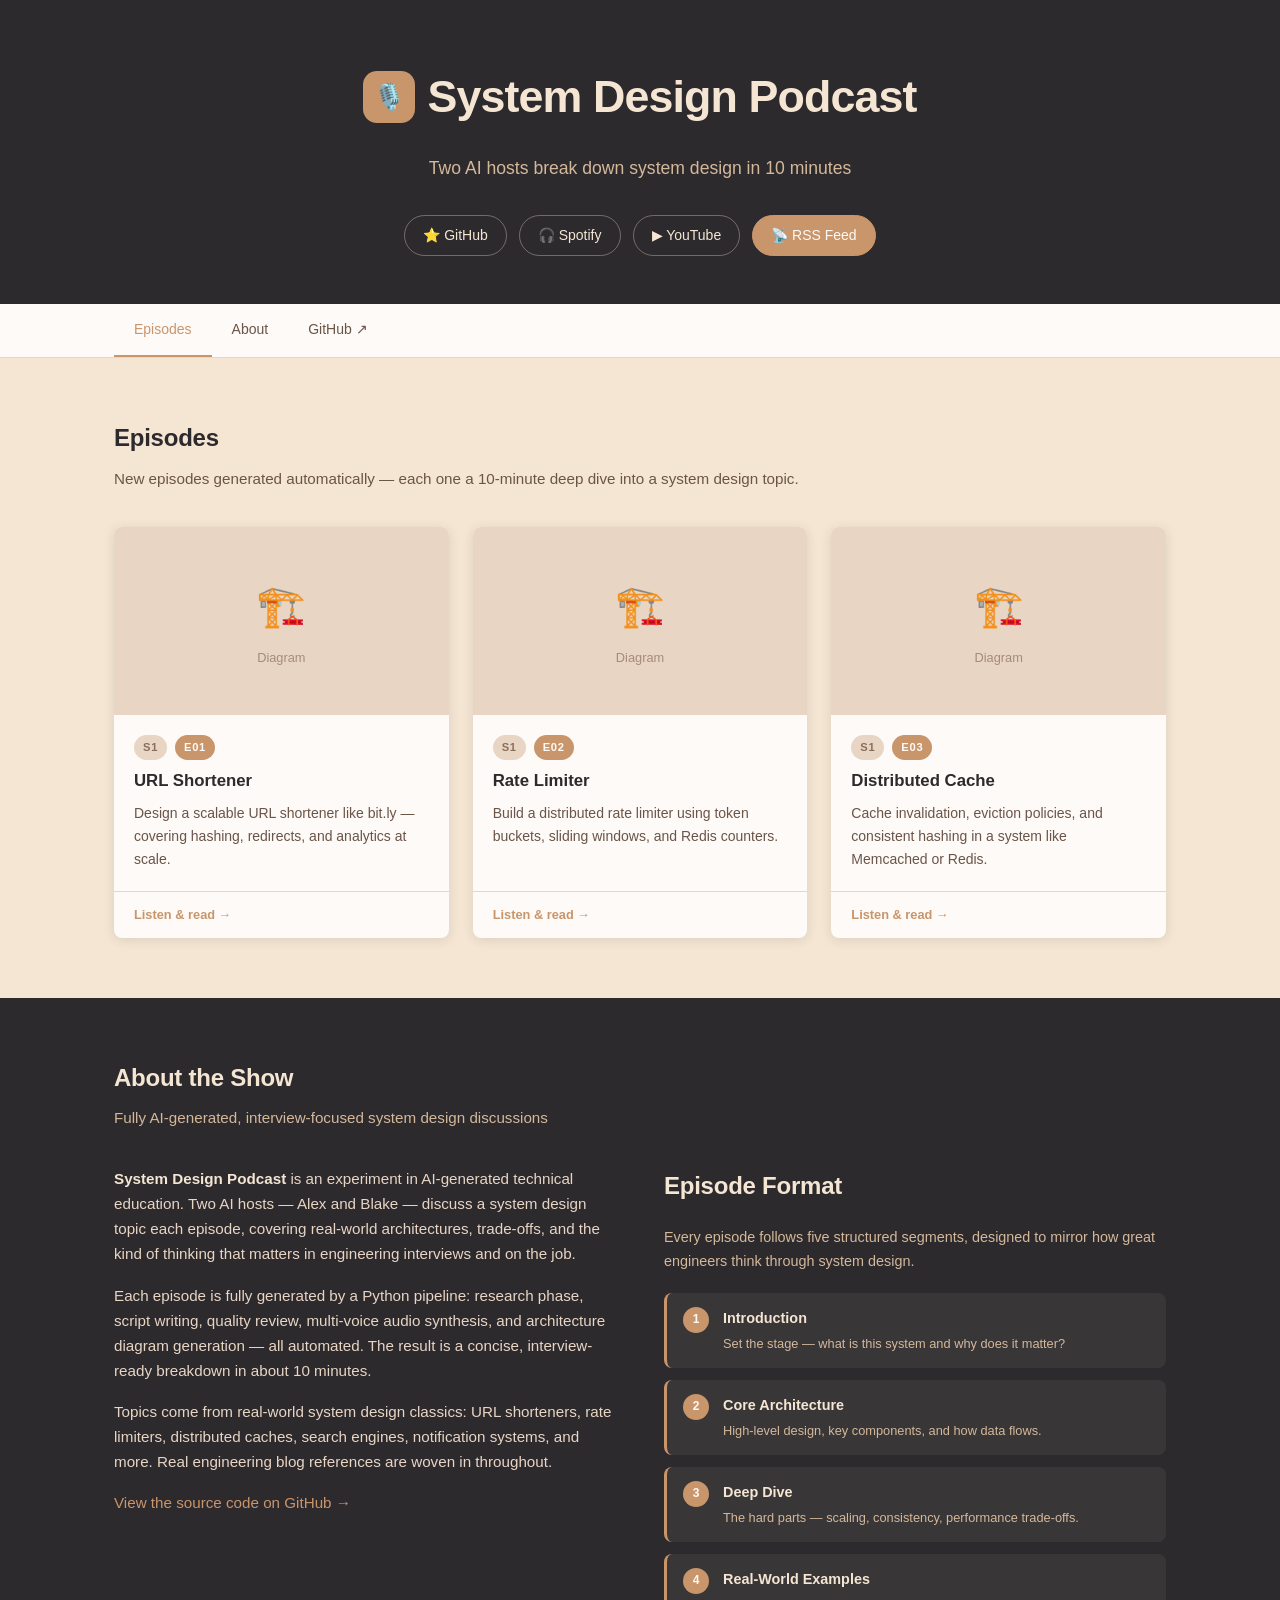
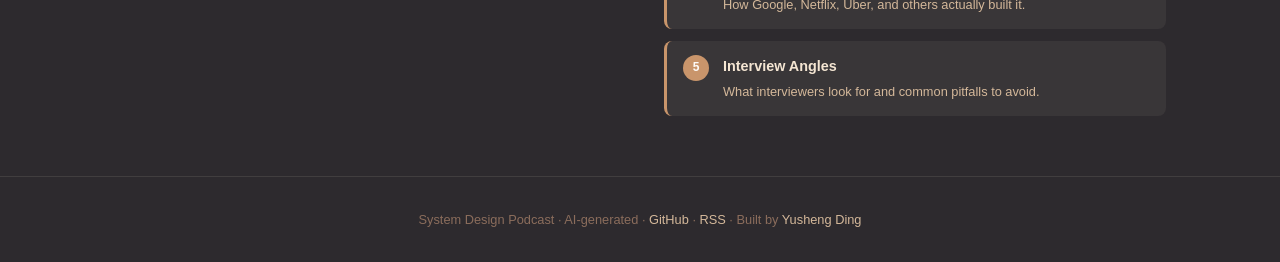
==== website/index.html @ c25624cd "feat: YouTube, Podcast RSS, showcase website, and security infrastructure - YouTube pipeline: MP3→MP" ====
<!DOCTYPE html>
<html lang="en">
<head>
  <meta charset="UTF-8" />
  <meta name="viewport" content="width=device-width, initial-scale=1.0" />
  <title>System Design Podcast — Two AI hosts break down system design in 10 minutes</title>
  <meta name="description" content="Two AI hosts break down system design in 10 minutes. AI-generated, interview-focused, covering real-world architectures from Google, Netflix, Uber, and more." />
  <meta property="og:title" content="System Design Podcast" />
  <meta property="og:description" content="Two AI hosts break down system design in 10 minutes." />
  <meta property="og:type" content="website" />
  <meta property="og:url" content="https://yushengauggie.github.io/system-design-podcast" />
  <link rel="stylesheet" href="style.css" />
  <link rel="alternate" type="application/rss+xml" title="System Design Podcast RSS" href="feed.xml" />
</head>
<body>

<!-- ── Header ── -->
<header class="site-header">
  <div class="container">
    <div class="logo">
      <div class="logo-icon">🎙️</div>
      <h1>System Design Podcast</h1>
    </div>
    <p class="tagline">Two AI hosts break down system design in 10 minutes</p>
    <nav class="header-links" aria-label="External links">
      <a href="https://github.com/YushengAuggie/system-design-podcast" class="btn-outline" target="_blank" rel="noopener">
        ⭐ GitHub
      </a>
      <a href="#" class="btn-outline" aria-label="Listen on Spotify (coming soon)">
        🎧 Spotify
      </a>
      <a href="#" class="btn-outline" aria-label="Watch on YouTube (coming soon)">
        ▶ YouTube
      </a>
      <a href="feed.xml" class="btn-primary">
        📡 RSS Feed
      </a>
    </nav>
  </div>
</header>

<!-- ── Sticky Nav ── -->
<nav class="site-nav" aria-label="Page sections">
  <div class="container">
    <a href="#episodes" class="active">Episodes</a>
    <a href="#about">About</a>
    <a href="https://github.com/YushengAuggie/system-design-podcast" target="_blank" rel="noopener">GitHub ↗</a>
  </div>
</nav>

<!-- ── Episodes ── -->
<section id="episodes">
  <div class="container">
    <h2 class="section-title">Episodes</h2>
    <p class="section-subtitle">New episodes generated automatically — each one a 10-minute deep dive into a system design topic.</p>

    <div class="episodes-grid" id="episodes-grid">
<!-- EPISODES_START -->
      <article class="episode-card">
        <a href="01-url-shortener/index.html">
          <div class="card-diagram"><div class="card-diagram-placeholder">🏗️<span>Diagram</span></div></div>
        </a>
        <div class="card-body">
          <div class="card-meta">
            <span class="badge badge-season">S1</span>
            <span class="badge badge-episode">E01</span>
          </div>
          <h3 class="card-title"><a href="01-url-shortener/index.html">URL Shortener</a></h3>
          <p class="card-description">Design a scalable URL shortener like bit.ly — covering hashing, redirects, and analytics at scale.</p>
          
        </div>
        <div class="card-footer">
          <a href="01-url-shortener/index.html">Listen &amp; read →</a>
        </div>
      </article>
      <article class="episode-card">
        <a href="02-rate-limiter/index.html">
          <div class="card-diagram"><div class="card-diagram-placeholder">🏗️<span>Diagram</span></div></div>
        </a>
        <div class="card-body">
          <div class="card-meta">
            <span class="badge badge-season">S1</span>
            <span class="badge badge-episode">E02</span>
          </div>
          <h3 class="card-title"><a href="02-rate-limiter/index.html">Rate Limiter</a></h3>
          <p class="card-description">Build a distributed rate limiter using token buckets, sliding windows, and Redis counters.</p>
          
        </div>
        <div class="card-footer">
          <a href="02-rate-limiter/index.html">Listen &amp; read →</a>
        </div>
      </article>
      <article class="episode-card">
        <a href="03-distributed-cache/index.html">
          <div class="card-diagram"><div class="card-diagram-placeholder">🏗️<span>Diagram</span></div></div>
        </a>
        <div class="card-body">
          <div class="card-meta">
            <span class="badge badge-season">S1</span>
            <span class="badge badge-episode">E03</span>
          </div>
          <h3 class="card-title"><a href="03-distributed-cache/index.html">Distributed Cache</a></h3>
          <p class="card-description">Cache invalidation, eviction policies, and consistent hashing in a system like Memcached or Redis.</p>
          
        </div>
        <div class="card-footer">
          <a href="03-distributed-cache/index.html">Listen &amp; read →</a>
        </div>
      </article>
<!-- EPISODES_END -->
    </div>
  </div>
</section>

<!-- ── About ── -->
<section id="about">
  <div class="container">
    <h2 class="section-title">About the Show</h2>
    <p class="section-subtitle">Fully AI-generated, interview-focused system design discussions</p>

    <div class="about-grid">
      <div class="about-text">
        <p>
          <strong style="color:var(--cream);">System Design Podcast</strong> is an experiment in AI-generated technical education.
          Two AI hosts — Alex and Blake — discuss a system design topic each episode, covering
          real-world architectures, trade-offs, and the kind of thinking that matters in
          engineering interviews and on the job.
        </p>
        <p>
          Each episode is fully generated by a Python pipeline: research phase, script writing,
          quality review, multi-voice audio synthesis, and architecture diagram generation — all
          automated. The result is a concise, interview-ready breakdown in about 10 minutes.
        </p>
        <p>
          Topics come from real-world system design classics: URL shorteners, rate limiters,
          distributed caches, search engines, notification systems, and more. Real engineering
          blog references are woven in throughout.
        </p>
        <p>
          <a href="https://github.com/YushengAuggie/system-design-podcast" target="_blank" rel="noopener" style="color:var(--warm-brown);">View the source code on GitHub →</a>
        </p>
      </div>

      <div>
        <h3 class="section-title" style="color:var(--cream); margin-bottom:20px;">Episode Format</h3>
        <p style="color:var(--mid-tan); margin-bottom:20px; font-size:0.9rem;">Every episode follows five structured segments, designed to mirror how great engineers think through system design.</p>
        <ul class="segments-list">
          <li>
            <div>
              <span class="segment-name">Introduction</span>
              <span class="segment-desc">Set the stage — what is this system and why does it matter?</span>
            </div>
          </li>
          <li>
            <div>
              <span class="segment-name">Core Architecture</span>
              <span class="segment-desc">High-level design, key components, and how data flows.</span>
            </div>
          </li>
          <li>
            <div>
              <span class="segment-name">Deep Dive</span>
              <span class="segment-desc">The hard parts — scaling, consistency, performance trade-offs.</span>
            </div>
          </li>
          <li>
            <div>
              <span class="segment-name">Real-World Examples</span>
              <span class="segment-desc">How Google, Netflix, Uber, and others actually built it.</span>
            </div>
          </li>
          <li>
            <div>
              <span class="segment-name">Interview Angles</span>
              <span class="segment-desc">What interviewers look for and common pitfalls to avoid.</span>
            </div>
          </li>
        </ul>
      </div>
    </div>
  </div>
</section>

<!-- ── Footer ── -->
<footer class="site-footer">
  <div class="container">
    <p>
      System Design Podcast · AI-generated ·
      <a href="https://github.com/YushengAuggie/system-design-podcast" target="_blank" rel="noopener">GitHub</a> ·
      <a href="feed.xml">RSS</a> ·
      Built by <a href="https://yushengauggie.github.io" target="_blank" rel="noopener">Yusheng Ding</a>
    </p>
  </div>
</footer>

</body>
</html>
---- website/style.css ----
/* System Design Podcast — Warm Earth Palette */

/* ── Reset & Base ── */
*, *::before, *::after {
  box-sizing: border-box;
  margin: 0;
  padding: 0;
}

:root {
  --dark:       #2d2a2e;
  --cream:      #f5e6d3;
  --warm-brown: #c9956b;
  --muted-brown:#8b6d5c;
  --light-tan:  #e8d5c4;
  --mid-tan:    #d4b89a;
  --text:       #3a2e28;
  --text-light: #6b5448;
  --white:      #fdfaf7;
  --radius:     8px;
  --shadow:     0 2px 12px rgba(45, 42, 46, 0.12);
  --shadow-hover: 0 6px 24px rgba(45, 42, 46, 0.18);
  --font: -apple-system, BlinkMacSystemFont, "Segoe UI", Roboto, "Helvetica Neue", Arial, sans-serif;
  --font-mono: "SF Mono", "Fira Code", Consolas, "Courier New", monospace;
  --max-width: 1100px;
  --transition: 0.2s ease;
}

html {
  scroll-behavior: smooth;
}

body {
  font-family: var(--font);
  font-size: 16px;
  line-height: 1.65;
  color: var(--text);
  background: var(--cream);
}

a {
  color: var(--warm-brown);
  text-decoration: none;
  transition: color var(--transition);
}
a:hover { color: var(--muted-brown); }

img { max-width: 100%; display: block; }

/* ── Layout ── */
.container {
  max-width: var(--max-width);
  margin: 0 auto;
  padding: 0 24px;
}

/* ── Header / Hero ── */
.site-header {
  background: var(--dark);
  color: var(--cream);
  padding: 60px 0 48px;
  text-align: center;
}

.site-header .logo {
  display: inline-flex;
  align-items: center;
  gap: 12px;
  margin-bottom: 20px;
}

.site-header .logo-icon {
  width: 52px;
  height: 52px;
  background: var(--warm-brown);
  border-radius: 14px;
  display: flex;
  align-items: center;
  justify-content: center;
  font-size: 26px;
  flex-shrink: 0;
}

.site-header h1 {
  font-size: clamp(1.8rem, 4vw, 2.8rem);
  font-weight: 700;
  letter-spacing: -0.02em;
  color: var(--cream);
  margin: 0;
}

.site-header .tagline {
  font-size: 1.1rem;
  color: var(--mid-tan);
  max-width: 520px;
  margin: 0 auto 32px;
}

.header-links {
  display: flex;
  justify-content: center;
  flex-wrap: wrap;
  gap: 12px;
}

.header-links a {
  display: inline-flex;
  align-items: center;
  gap: 6px;
  padding: 8px 18px;
  border-radius: 24px;
  font-size: 0.875rem;
  font-weight: 500;
  transition: background var(--transition), color var(--transition);
}

.btn-outline {
  border: 1.5px solid rgba(245, 230, 211, 0.35);
  color: var(--cream);
}
.btn-outline:hover {
  background: rgba(245, 230, 211, 0.12);
  color: var(--cream);
}

.btn-primary {
  background: var(--warm-brown);
  color: var(--white);
  border: 1.5px solid var(--warm-brown);
}
.btn-primary:hover {
  background: var(--muted-brown);
  border-color: var(--muted-brown);
  color: var(--white);
}

/* ── Navigation ── */
.site-nav {
  background: var(--white);
  border-bottom: 1px solid var(--light-tan);
  position: sticky;
  top: 0;
  z-index: 100;
}

.site-nav .container {
  display: flex;
  gap: 0;
}

.site-nav a {
  display: block;
  padding: 14px 20px;
  font-size: 0.875rem;
  font-weight: 500;
  color: var(--text-light);
  border-bottom: 2px solid transparent;
  transition: color var(--transition), border-color var(--transition);
}
.site-nav a:hover,
.site-nav a.active {
  color: var(--warm-brown);
  border-bottom-color: var(--warm-brown);
}

/* ── Sections ── */
section {
  padding: 60px 0;
}

.section-title {
  font-size: 1.5rem;
  font-weight: 700;
  color: var(--dark);
  margin-bottom: 8px;
  letter-spacing: -0.01em;
}

.section-subtitle {
  color: var(--text-light);
  margin-bottom: 36px;
  font-size: 0.95rem;
}

/* ── Episodes Section ── */
#episodes {
  background: var(--cream);
}

.episodes-grid {
  display: grid;
  grid-template-columns: repeat(auto-fill, minmax(320px, 1fr));
  gap: 24px;
}

/* ── Episode Card ── */
.episode-card {
  background: var(--white);
  border-radius: var(--radius);
  box-shadow: var(--shadow);
  overflow: hidden;
  transition: box-shadow var(--transition), transform var(--transition);
  display: flex;
  flex-direction: column;
}

.episode-card:hover {
  box-shadow: var(--shadow-hover);
  transform: translateY(-2px);
}

.episode-card a {
  color: inherit;
}

.card-diagram {
  aspect-ratio: 16 / 9;
  background: var(--light-tan);
  display: flex;
  align-items: center;
  justify-content: center;
  overflow: hidden;
}

.card-diagram img {
  width: 100%;
  height: 100%;
  object-fit: cover;
}

.card-diagram-placeholder {
  display: flex;
  flex-direction: column;
  align-items: center;
  justify-content: center;
  gap: 8px;
  color: var(--muted-brown);
  font-size: 2.5rem;
  width: 100%;
  height: 100%;
}

.card-diagram-placeholder span {
  font-size: 0.8rem;
  font-weight: 500;
  opacity: 0.7;
}

.card-body {
  padding: 20px;
  flex: 1;
  display: flex;
  flex-direction: column;
  gap: 10px;
}

.card-meta {
  display: flex;
  align-items: center;
  gap: 8px;
  flex-wrap: wrap;
}

.badge {
  display: inline-block;
  font-size: 0.7rem;
  font-weight: 600;
  text-transform: uppercase;
  letter-spacing: 0.06em;
  padding: 3px 9px;
  border-radius: 20px;
}

.badge-season {
  background: var(--light-tan);
  color: var(--muted-brown);
}

.badge-episode {
  background: var(--warm-brown);
  color: var(--white);
}

.card-title {
  font-size: 1.05rem;
  font-weight: 700;
  color: var(--dark);
  line-height: 1.35;
}

.card-description {
  font-size: 0.875rem;
  color: var(--text-light);
  display: -webkit-box;
  -webkit-line-clamp: 3;
  -webkit-box-orient: vertical;
  overflow: hidden;
  flex: 1;
}

.card-audio {
  margin-top: 4px;
}

.card-audio audio {
  width: 100%;
  height: 36px;
  accent-color: var(--warm-brown);
}

.card-footer {
  padding: 12px 20px;
  border-top: 1px solid var(--light-tan);
  display: flex;
  align-items: center;
  justify-content: space-between;
}

.card-footer a {
  font-size: 0.8rem;
  font-weight: 600;
  color: var(--warm-brown);
  display: inline-flex;
  align-items: center;
  gap: 4px;
}
.card-footer a:hover { color: var(--muted-brown); }

/* ── Empty State ── */
.episodes-empty {
  grid-column: 1 / -1;
  text-align: center;
  padding: 80px 24px;
  color: var(--text-light);
}
.episodes-empty .empty-icon {
  font-size: 3rem;
  display: block;
  margin-bottom: 16px;
  opacity: 0.6;
}
.episodes-empty p {
  font-size: 1rem;
  max-width: 420px;
  margin: 0 auto;
}

/* ── About Section ── */
#about {
  background: var(--dark);
  color: var(--cream);
}

#about .section-title {
  color: var(--cream);
}
#about .section-subtitle {
  color: var(--mid-tan);
}

.about-grid {
  display: grid;
  grid-template-columns: 1fr 1fr;
  gap: 48px;
  align-items: start;
}

.about-text p {
  color: var(--light-tan);
  margin-bottom: 16px;
  font-size: 0.95rem;
}

.segments-list {
  list-style: none;
  counter-reset: segment;
  display: flex;
  flex-direction: column;
  gap: 12px;
}

.segments-list li {
  counter-increment: segment;
  display: flex;
  align-items: flex-start;
  gap: 14px;
  background: rgba(245, 230, 211, 0.06);
  border-radius: var(--radius);
  padding: 14px 16px;
  border-left: 3px solid var(--warm-brown);
}

.segments-list li::before {
  content: counter(segment);
  display: flex;
  align-items: center;
  justify-content: center;
  min-width: 26px;
  height: 26px;
  border-radius: 50%;
  background: var(--warm-brown);
  color: var(--white);
  font-size: 0.75rem;
  font-weight: 700;
  flex-shrink: 0;
}

.segment-name {
  font-weight: 700;
  color: var(--cream);
  font-size: 0.9rem;
  display: block;
}

.segment-desc {
  font-size: 0.8rem;
  color: var(--mid-tan);
  margin-top: 2px;
  display: block;
}

/* ── Footer ── */
.site-footer {
  background: var(--dark);
  border-top: 1px solid rgba(245, 230, 211, 0.1);
  padding: 32px 0;
  text-align: center;
}

.site-footer p {
  font-size: 0.8rem;
  color: var(--muted-brown);
}

.site-footer a {
  color: var(--mid-tan);
}
.site-footer a:hover { color: var(--cream); }

/* ── Episode Page Specific ── */
.episode-hero {
  background: var(--dark);
  color: var(--cream);
  padding: 48px 0 40px;
}

.episode-hero .breadcrumb {
  font-size: 0.8rem;
  color: var(--mid-tan);
  margin-bottom: 16px;
}
.episode-hero .breadcrumb a { color: var(--warm-brown); }

.episode-hero h1 {
  font-size: clamp(1.5rem, 3vw, 2.2rem);
  font-weight: 700;
  letter-spacing: -0.02em;
  margin-bottom: 12px;
  color: var(--cream);
}

.episode-hero .episode-meta {
  display: flex;
  flex-wrap: wrap;
  gap: 10px;
  margin-bottom: 24px;
}

.episode-hero .summary {
  font-size: 1rem;
  color: var(--light-tan);
  max-width: 680px;
  line-height: 1.7;
}

/* Episode Page Layout */
.episode-layout {
  display: grid;
  grid-template-columns: 1fr 340px;
  gap: 40px;
  padding: 48px 0;
  align-items: start;
}

.episode-main { min-width: 0; }
.episode-sidebar {}

/* Audio Player Section */
.episode-player {
  background: var(--white);
  border-radius: var(--radius);
  padding: 24px;
  box-shadow: var(--shadow);
  margin-bottom: 32px;
}

.episode-player h2 {
  font-size: 1rem;
  font-weight: 700;
  color: var(--dark);
  margin-bottom: 14px;
}

.episode-player audio {
  width: 100%;
  accent-color: var(--warm-brown);
}

.listen-on {
  display: flex;
  flex-wrap: wrap;
  gap: 8px;
  margin-top: 16px;
}

.listen-btn {
  display: inline-flex;
  align-items: center;
  gap: 6px;
  padding: 6px 14px;
  border-radius: 20px;
  font-size: 0.8rem;
  font-weight: 600;
  border: 1.5px solid var(--light-tan);
  color: var(--text-light);
  transition: background var(--transition), border-color var(--transition), color var(--transition);
}
.listen-btn:hover {
  background: var(--warm-brown);
  border-color: var(--warm-brown);
  color: var(--white);
}

/* Diagram */
.episode-diagram {
  background: var(--white);
  border-radius: var(--radius);
  padding: 24px;
  box-shadow: var(--shadow);
  margin-bottom: 32px;
}

.episode-diagram h2 {
  font-size: 1rem;
  font-weight: 700;
  color: var(--dark);
  margin-bottom: 16px;
}

.episode-diagram img {
  width: 100%;
  border-radius: 4px;
}

.mermaid-placeholder {
  background: var(--light-tan);
  border-radius: 4px;
  padding: 40px 24px;
  text-align: center;
  color: var(--muted-brown);
  font-size: 0.875rem;
}

/* Transcript */
.episode-transcript {
  background: var(--white);
  border-radius: var(--radius);
  box-shadow: var(--shadow);
  overflow: hidden;
}

.transcript-toggle {
  width: 100%;
  display: flex;
  align-items: center;
  justify-content: space-between;
  padding: 20px 24px;
  font-size: 1rem;
  font-weight: 700;
  color: var(--dark);
  background: none;
  border: none;
  cursor: pointer;
  font-family: var(--font);
  border-bottom: 1px solid transparent;
  transition: background var(--transition), border-color var(--transition);
}

.transcript-toggle:hover {
  background: var(--cream);
}

.transcript-toggle[aria-expanded="true"] {
  border-bottom-color: var(--light-tan);
}

.transcript-toggle .chevron {
  font-size: 0.75rem;
  transition: transform var(--transition);
}

.transcript-toggle[aria-expanded="true"] .chevron {
  transform: rotate(180deg);
}

.transcript-content {
  padding: 24px;
  display: none;
}

.transcript-content.open {
  display: block;
}

.transcript-content p,
.transcript-content .host-line {
  font-size: 0.9rem;
  line-height: 1.7;
  margin-bottom: 10px;
}

.host-a { color: var(--text); }
.host-b { color: var(--muted-brown); }

.host-label {
  font-weight: 700;
  font-size: 0.75rem;
  text-transform: uppercase;
  letter-spacing: 0.05em;
  display: inline-block;
  margin-right: 6px;
  padding: 1px 7px;
  border-radius: 10px;
  background: var(--light-tan);
  color: var(--muted-brown);
  vertical-align: middle;
}

/* Sidebar */
.sidebar-card {
  background: var(--white);
  border-radius: var(--radius);
  padding: 20px;
  box-shadow: var(--shadow);
  margin-bottom: 20px;
}

.sidebar-card h3 {
  font-size: 0.875rem;
  font-weight: 700;
  color: var(--dark);
  margin-bottom: 14px;
  text-transform: uppercase;
  letter-spacing: 0.05em;
  color: var(--muted-brown);
}

.references-list {
  list-style: none;
  display: flex;
  flex-direction: column;
  gap: 10px;
}

.references-list li {
  padding-bottom: 10px;
  border-bottom: 1px solid var(--light-tan);
}
.references-list li:last-child {
  padding-bottom: 0;
  border-bottom: none;
}

.references-list .ref-company {
  display: block;
  font-size: 0.75rem;
  font-weight: 700;
  text-transform: uppercase;
  letter-spacing: 0.05em;
  color: var(--warm-brown);
  margin-bottom: 3px;
}

.references-list .ref-detail {
  font-size: 0.8rem;
  color: var(--text-light);
  display: block;
  margin-bottom: 4px;
}

.references-list a {
  font-size: 0.75rem;
  color: var(--warm-brown);
  word-break: break-all;
}

/* ── Responsive ── */
@media (max-width: 800px) {
  .about-grid {
    grid-template-columns: 1fr;
    gap: 32px;
  }

  .episode-layout {
    grid-template-columns: 1fr;
  }

  .episodes-grid {
    grid-template-columns: 1fr;
  }
}

@media (max-width: 540px) {
  .site-header {
    padding: 40px 0 32px;
  }

  section { padding: 40px 0; }

  .header-links {
    gap: 8px;
  }

  .header-links a {
    padding: 7px 14px;
    font-size: 0.8rem;
  }
}
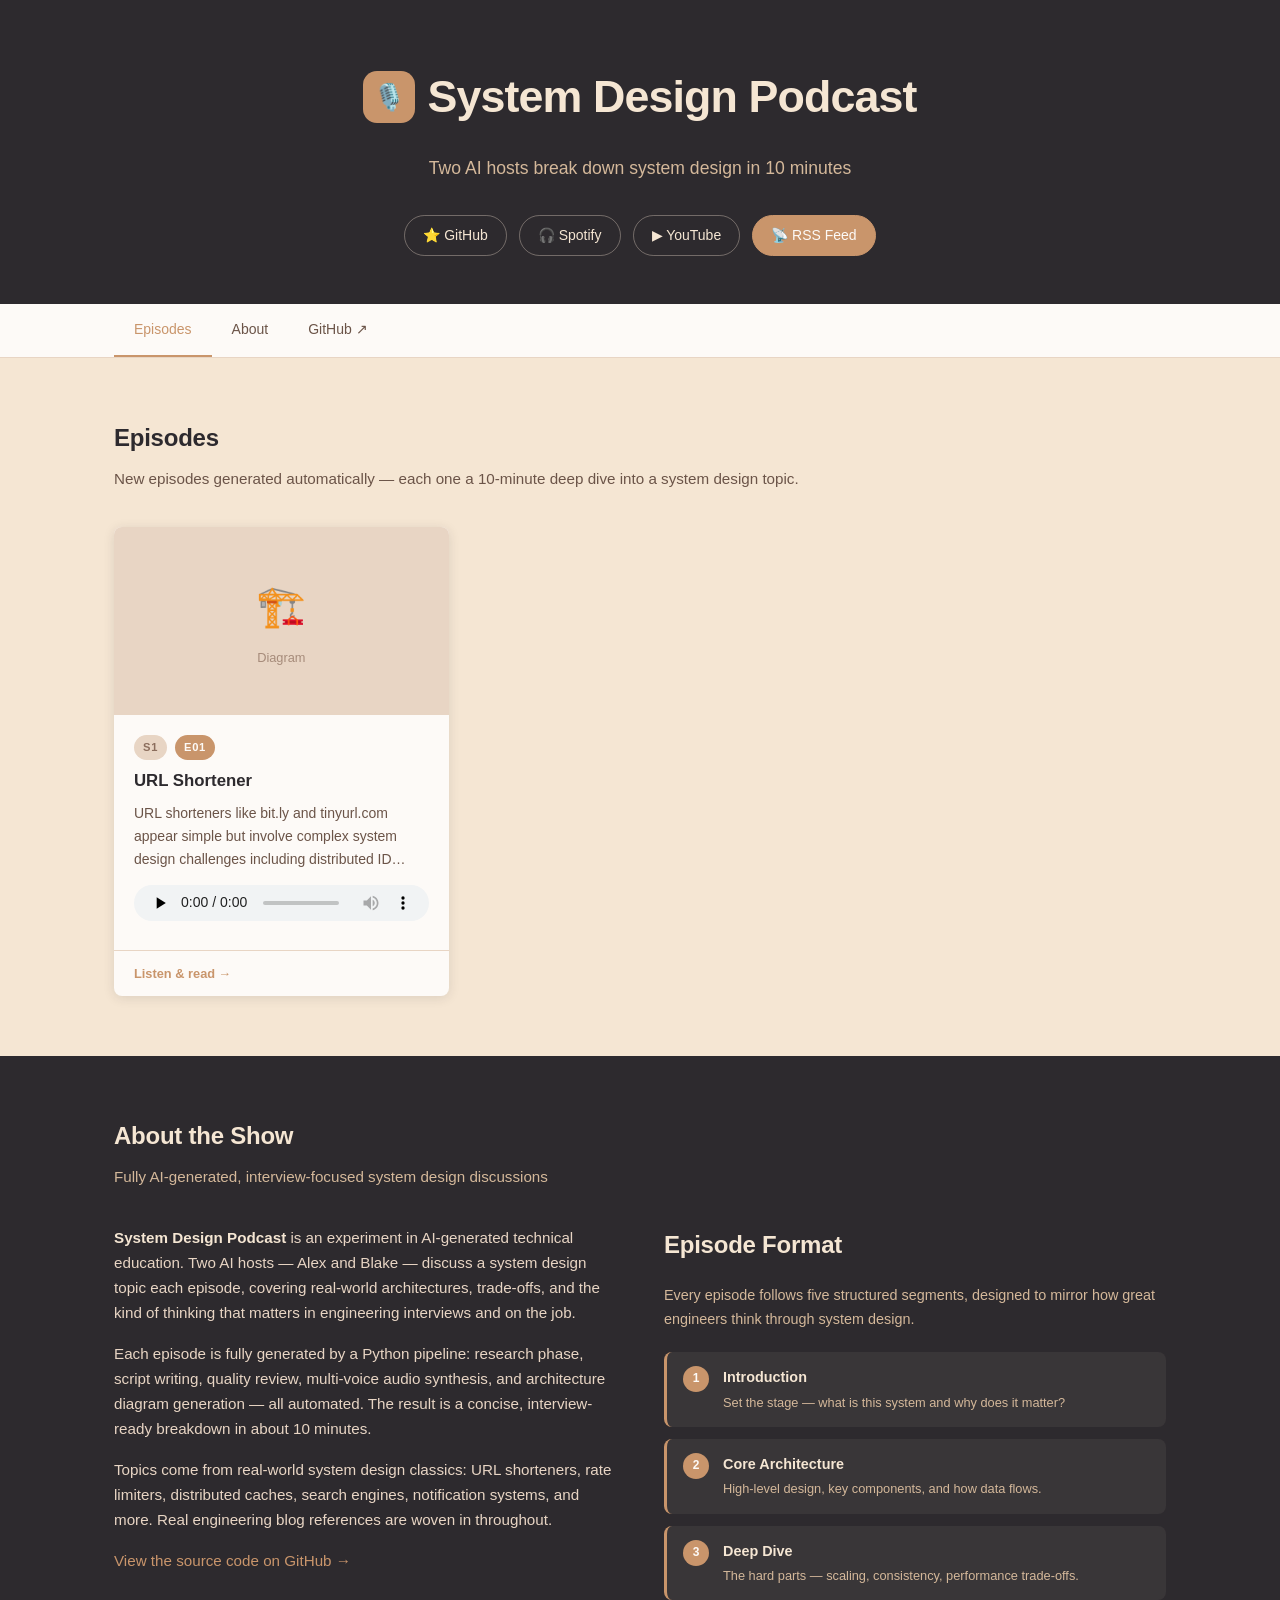
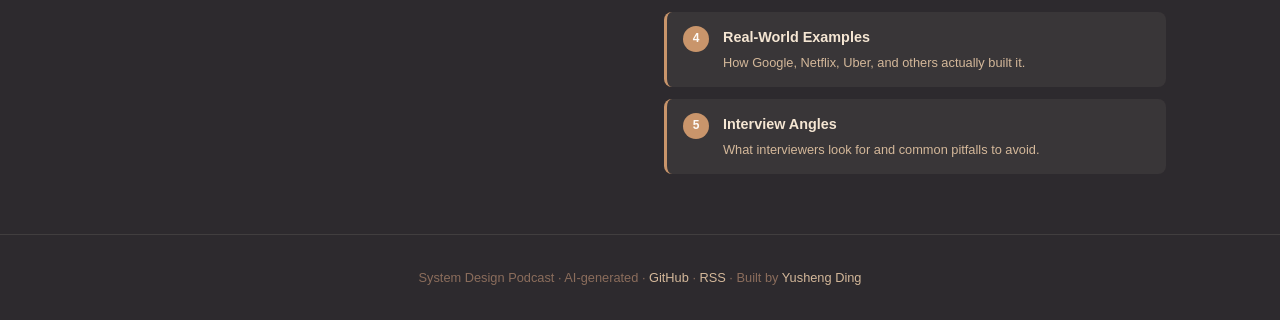
==== commit 9c6211fb: "Add Episode 1 (URL Shortener) website page and RSS feed" ====
--- a/website/index.html
+++ b/website/index.html
@@ -57,7 +57,7 @@
     <div class="episodes-grid" id="episodes-grid">
 <!-- EPISODES_START -->
       <article class="episode-card">
-        <a href="01-url-shortener/index.html">
+        <a href="url-shortener/index.html">
           <div class="card-diagram"><div class="card-diagram-placeholder">🏗️<span>Diagram</span></div></div>
         </a>
         <div class="card-body">
@@ -65,46 +65,12 @@
             <span class="badge badge-season">S1</span>
             <span class="badge badge-episode">E01</span>
           </div>
-          <h3 class="card-title"><a href="01-url-shortener/index.html">URL Shortener</a></h3>
-          <p class="card-description">Design a scalable URL shortener like bit.ly — covering hashing, redirects, and analytics at scale.</p>
-          
+          <h3 class="card-title"><a href="url-shortener/index.html">URL Shortener</a></h3>
+          <p class="card-description">URL shorteners like bit.ly and tinyurl.com appear simple but involve complex system design challenges including distributed ID generation, caching strategies, and handling massive read/write ratios at scale.</p>
+          <div class="card-audio"><audio controls preload="none"><source src="url-shortener/episode.mp3" type="audio/mpeg" /></audio></div>
         </div>
         <div class="card-footer">
-          <a href="01-url-shortener/index.html">Listen &amp; read →</a>
-        </div>
-      </article>
-      <article class="episode-card">
-        <a href="02-rate-limiter/index.html">
-          <div class="card-diagram"><div class="card-diagram-placeholder">🏗️<span>Diagram</span></div></div>
-        </a>
-        <div class="card-body">
-          <div class="card-meta">
-            <span class="badge badge-season">S1</span>
-            <span class="badge badge-episode">E02</span>
-          </div>
-          <h3 class="card-title"><a href="02-rate-limiter/index.html">Rate Limiter</a></h3>
-          <p class="card-description">Build a distributed rate limiter using token buckets, sliding windows, and Redis counters.</p>
-          
-        </div>
-        <div class="card-footer">
-          <a href="02-rate-limiter/index.html">Listen &amp; read →</a>
-        </div>
-      </article>
-      <article class="episode-card">
-        <a href="03-distributed-cache/index.html">
-          <div class="card-diagram"><div class="card-diagram-placeholder">🏗️<span>Diagram</span></div></div>
-        </a>
-        <div class="card-body">
-          <div class="card-meta">
-            <span class="badge badge-season">S1</span>
-            <span class="badge badge-episode">E03</span>
-          </div>
-          <h3 class="card-title"><a href="03-distributed-cache/index.html">Distributed Cache</a></h3>
-          <p class="card-description">Cache invalidation, eviction policies, and consistent hashing in a system like Memcached or Redis.</p>
-          
-        </div>
-        <div class="card-footer">
-          <a href="03-distributed-cache/index.html">Listen &amp; read →</a>
+          <a href="url-shortener/index.html">Listen &amp; read →</a>
         </div>
       </article>
 <!-- EPISODES_END -->
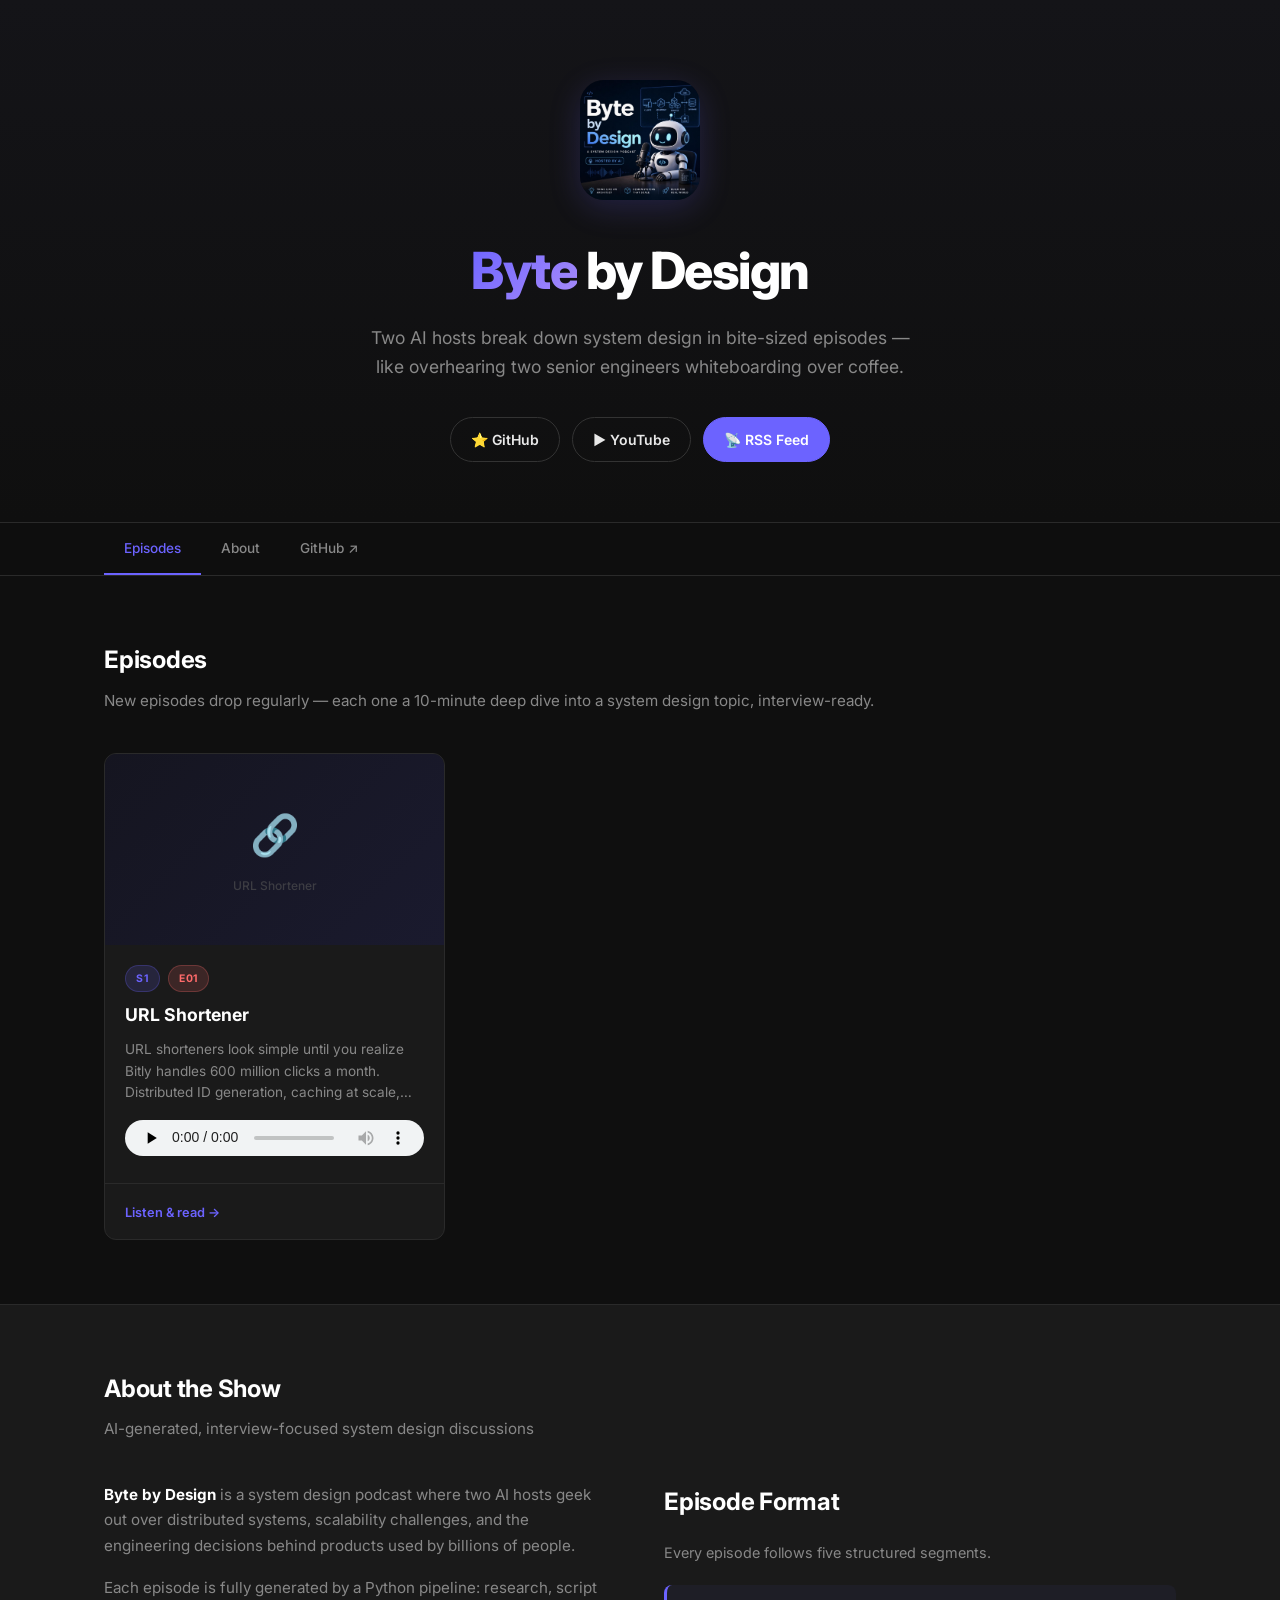
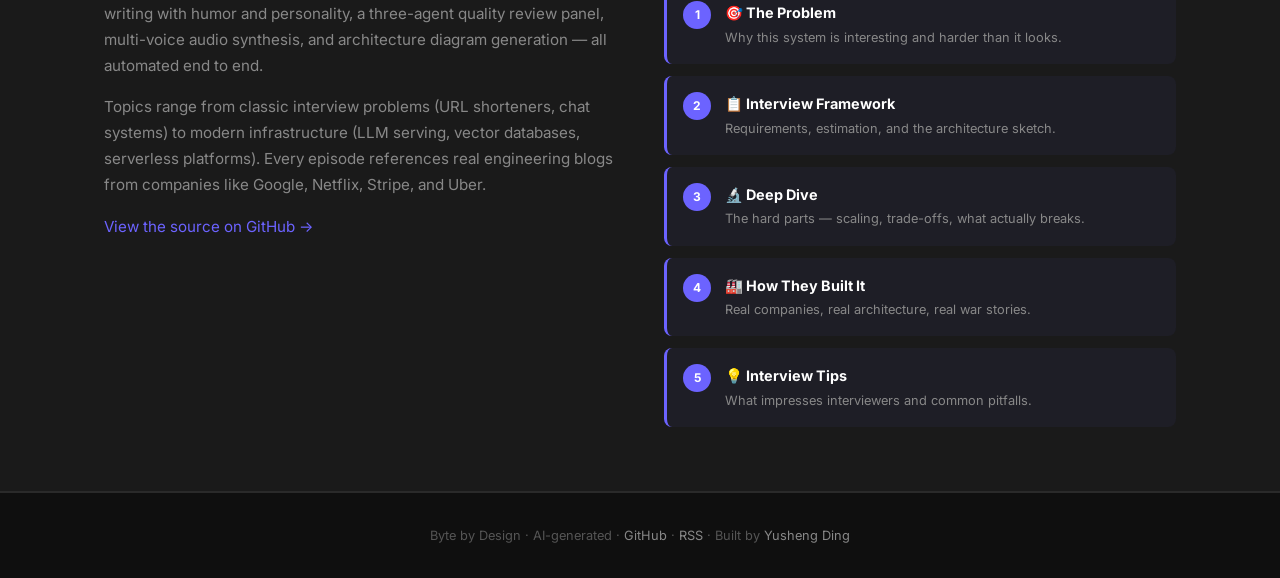
==== commit 09849f26: "Redesign website: dark theme, Byte by Design branding - Modern dark UI with accent purple gradient -" ====
--- a/website/index.html
+++ b/website/index.html
@@ -3,33 +3,34 @@
 <head>
   <meta charset="UTF-8" />
   <meta name="viewport" content="width=device-width, initial-scale=1.0" />
-  <title>System Design Podcast — Two AI hosts break down system design in 10 minutes</title>
-  <meta name="description" content="Two AI hosts break down system design in 10 minutes. AI-generated, interview-focused, covering real-world architectures from Google, Netflix, Uber, and more." />
-  <meta property="og:title" content="System Design Podcast" />
-  <meta property="og:description" content="Two AI hosts break down system design in 10 minutes." />
+  <title>Byte by Design — System design, broken down in 10 minutes</title>
+  <meta name="description" content="Two AI hosts break down system design in bite-sized episodes — like overhearing two senior engineers whiteboarding over coffee. 5-10 minutes, no fluff, interview-ready." />
+  <meta property="og:title" content="Byte by Design" />
+  <meta property="og:description" content="Two AI hosts break down system design in bite-sized episodes." />
   <meta property="og:type" content="website" />
   <meta property="og:url" content="https://yushengauggie.github.io/system-design-podcast" />
+  <meta property="og:image" content="https://yushengauggie.github.io/system-design-podcast/cover.jpg" />
   <link rel="stylesheet" href="style.css" />
-  <link rel="alternate" type="application/rss+xml" title="System Design Podcast RSS" href="feed.xml" />
+  <link rel="alternate" type="application/rss+xml" title="Byte by Design RSS" href="feed.xml" />
+  <link rel="preconnect" href="https://fonts.googleapis.com">
+  <link rel="preconnect" href="https://fonts.gstatic.com" crossorigin>
+  <link href="https://fonts.googleapis.com/css2?family=Inter:wght@400;500;600;700;800&display=swap" rel="stylesheet">
 </head>
 <body>
 
 <!-- ── Header ── -->
 <header class="site-header">
   <div class="container">
-    <div class="logo">
-      <div class="logo-icon">🎙️</div>
-      <h1>System Design Podcast</h1>
+    <div class="header-cover">
+      <img src="cover.jpg" alt="Byte by Design cover art" />
     </div>
-    <p class="tagline">Two AI hosts break down system design in 10 minutes</p>
+    <h1><span>Byte</span> by Design</h1>
+    <p class="tagline">Two AI hosts break down system design in bite-sized episodes — like overhearing two senior engineers whiteboarding over coffee.</p>
     <nav class="header-links" aria-label="External links">
       <a href="https://github.com/YushengAuggie/system-design-podcast" class="btn-outline" target="_blank" rel="noopener">
         ⭐ GitHub
       </a>
-      <a href="#" class="btn-outline" aria-label="Listen on Spotify (coming soon)">
-        🎧 Spotify
-      </a>
-      <a href="#" class="btn-outline" aria-label="Watch on YouTube (coming soon)">
+      <a href="#" class="btn-outline" aria-label="Listen on YouTube">
         ▶ YouTube
       </a>
       <a href="feed.xml" class="btn-primary">
@@ -52,13 +53,13 @@
 <section id="episodes">
   <div class="container">
     <h2 class="section-title">Episodes</h2>
-    <p class="section-subtitle">New episodes generated automatically — each one a 10-minute deep dive into a system design topic.</p>
+    <p class="section-subtitle">New episodes drop regularly — each one a 10-minute deep dive into a system design topic, interview-ready.</p>
 
     <div class="episodes-grid" id="episodes-grid">
 <!-- EPISODES_START -->
       <article class="episode-card">
         <a href="url-shortener/index.html">
-          <div class="card-diagram"><div class="card-diagram-placeholder">🏗️<span>Diagram</span></div></div>
+          <div class="card-diagram"><div class="card-diagram-placeholder">🔗<span>URL Shortener</span></div></div>
         </a>
         <div class="card-body">
           <div class="card-meta">
@@ -66,11 +67,11 @@
             <span class="badge badge-episode">E01</span>
           </div>
           <h3 class="card-title"><a href="url-shortener/index.html">URL Shortener</a></h3>
-          <p class="card-description">URL shorteners like bit.ly and tinyurl.com appear simple but involve complex system design challenges including distributed ID generation, caching strategies, and handling massive read/write ratios at scale.</p>
+          <p class="card-description">URL shorteners look simple until you realize Bitly handles 600 million clicks a month. Distributed ID generation, caching at scale, abuse detection — it's a masterclass in read-heavy systems.</p>
           <div class="card-audio"><audio controls preload="none"><source src="url-shortener/episode.mp3" type="audio/mpeg" /></audio></div>
         </div>
         <div class="card-footer">
-          <a href="url-shortener/index.html">Listen &amp; read →</a>
+          <a href="url-shortener/index.html">Listen & read →</a>
         </div>
       </article>
 <!-- EPISODES_END -->
@@ -82,63 +83,62 @@
 <section id="about">
   <div class="container">
     <h2 class="section-title">About the Show</h2>
-    <p class="section-subtitle">Fully AI-generated, interview-focused system design discussions</p>
+    <p class="section-subtitle">AI-generated, interview-focused system design discussions</p>
 
     <div class="about-grid">
       <div class="about-text">
         <p>
-          <strong style="color:var(--cream);">System Design Podcast</strong> is an experiment in AI-generated technical education.
-          Two AI hosts — Alex and Blake — discuss a system design topic each episode, covering
-          real-world architectures, trade-offs, and the kind of thinking that matters in
-          engineering interviews and on the job.
+          <strong>Byte by Design</strong> is a system design podcast where two AI hosts geek out over
+          distributed systems, scalability challenges, and the engineering decisions behind products
+          used by billions of people.
         </p>
         <p>
-          Each episode is fully generated by a Python pipeline: research phase, script writing,
-          quality review, multi-voice audio synthesis, and architecture diagram generation — all
-          automated. The result is a concise, interview-ready breakdown in about 10 minutes.
+          Each episode is fully generated by a Python pipeline: research, script writing with humor
+          and personality, a three-agent quality review panel, multi-voice audio synthesis, and
+          architecture diagram generation — all automated end to end.
         </p>
         <p>
-          Topics come from real-world system design classics: URL shorteners, rate limiters,
-          distributed caches, search engines, notification systems, and more. Real engineering
-          blog references are woven in throughout.
+          Topics range from classic interview problems (URL shorteners, chat systems) to modern
+          infrastructure (LLM serving, vector databases, serverless platforms). Every episode
+          references real engineering blogs from companies like Google, Netflix, Stripe, and Uber.
         </p>
         <p>
-          <a href="https://github.com/YushengAuggie/system-design-podcast" target="_blank" rel="noopener" style="color:var(--warm-brown);">View the source code on GitHub →</a>
+          <a href="https://github.com/YushengAuggie/system-design-podcast" target="_blank" rel="noopener">View the source on GitHub →</a>
         </p>
       </div>
 
       <div>
-        <h3 class="section-title" style="color:var(--cream); margin-bottom:20px;">Episode Format</h3>
-        <p style="color:var(--mid-tan); margin-bottom:20px; font-size:0.9rem;">Every episode follows five structured segments, designed to mirror how great engineers think through system design.</p>
+        <h3 class="section-title" style="margin-bottom:20px;">Episode Format</h3>
+        <p style="color:var(--text-dim); margin-bottom:20px; font-size:0.9rem;">Every episode follows five structured segments.</p>
         <ul class="segments-list">
           <li>
             <div>
-              <span class="segment-name">Introduction</span>
-              <span class="segment-desc">Set the stage — what is this system and why does it matter?</span>
+              <span class="segment-name">🎯 The Problem</span>
+              <span class="segment-desc">Why this system is interesting and harder than it looks.</span>
             </div>
           </li>
           <li>
             <div>
-              <span class="segment-name">Core Architecture</span>
-              <span class="segment-desc">High-level design, key components, and how data flows.</span>
+              <span class="segment-name">📋 Interview Framework</span>
+              <span class="segment-desc">Requirements, estimation, and the architecture sketch.</span>
             </div>
           </li>
           <li>
             <div>
-              <span class="segment-name">Deep Dive</span>
-              <span class="segment-desc">The hard parts — scaling, consistency, performance trade-offs.</span>
+              <span class="segment-name">🔬 Deep Dive</span>
+              <span class="segment-desc">The hard parts — scaling, trade-offs, what actually breaks.</span>
             </div>
           </li>
           <li>
             <div>
-              <span class="segment-name">Real-World Examples</span>
-              <span class="segment-desc">How Google, Netflix, Uber, and others actually built it.</span>
+              <span class="segment-name">🏭 How They Built It</span>
+              <span class="segment-desc">Real companies, real architecture, real war stories.</span>
             </div>
           </li>
           <li>
             <div>
-              <span class="segment-name">Interview Angles</span>
-              <span class="segment-desc">What interviewers look for and common pitfalls to avoid.</span>
+              <span class="segment-name">💡 Interview Tips</span>
+              <span class="segment-desc">What impresses interviewers and common pitfalls.</span>
             </div>
           </li>
         </ul>
@@ -151,7 +151,7 @@
 <footer class="site-footer">
   <div class="container">
     <p>
-      System Design Podcast · AI-generated ·
+      Byte by Design · AI-generated ·
       <a href="https://github.com/YushengAuggie/system-design-podcast" target="_blank" rel="noopener">GitHub</a> ·
       <a href="feed.xml">RSS</a> ·
       Built by <a href="https://yushengauggie.github.io" target="_blank" rel="noopener">Yusheng Ding</a>
--- a/website/style.css
+++ b/website/style.css
@@ -1,4 +1,4 @@
-/* System Design Podcast — Warm Earth Palette */
+/* Byte by Design — Modern Podcast Website */
 
 /* ── Reset & Base ── */
 *, *::before, *::after {
@@ -8,42 +8,44 @@
 }
 
 :root {
-  --dark:       #2d2a2e;
-  --cream:      #f5e6d3;
-  --warm-brown: #c9956b;
-  --muted-brown:#8b6d5c;
-  --light-tan:  #e8d5c4;
-  --mid-tan:    #d4b89a;
-  --text:       #3a2e28;
-  --text-light: #6b5448;
-  --white:      #fdfaf7;
-  --radius:     8px;
-  --shadow:     0 2px 12px rgba(45, 42, 46, 0.12);
-  --shadow-hover: 0 6px 24px rgba(45, 42, 46, 0.18);
-  --font: -apple-system, BlinkMacSystemFont, "Segoe UI", Roboto, "Helvetica Neue", Arial, sans-serif;
-  --font-mono: "SF Mono", "Fira Code", Consolas, "Courier New", monospace;
-  --max-width: 1100px;
-  --transition: 0.2s ease;
-}
-
-html {
-  scroll-behavior: smooth;
-}
+  --bg:         #0f0f0f;
+  --bg-card:    #1a1a1a;
+  --bg-hover:   #222222;
+  --accent:     #6c63ff;
+  --accent-glow:#6c63ff33;
+  --accent-2:   #ff6b6b;
+  --text:       #e8e8e8;
+  --text-dim:   #888888;
+  --text-muted: #555555;
+  --border:     #2a2a2a;
+  --border-light:#333333;
+  --white:      #ffffff;
+  --radius:     12px;
+  --radius-sm:  8px;
+  --shadow:     0 4px 20px rgba(0,0,0,0.3);
+  --shadow-hover: 0 8px 40px rgba(108,99,255,0.15);
+  --font: 'Inter', -apple-system, BlinkMacSystemFont, "Segoe UI", Roboto, sans-serif;
+  --font-mono: "SF Mono", "Fira Code", Consolas, monospace;
+  --max-width: 1120px;
+  --transition: 0.25s ease;
+}
+
+html { scroll-behavior: smooth; }
 
 body {
   font-family: var(--font);
   font-size: 16px;
   line-height: 1.65;
   color: var(--text);
-  background: var(--cream);
+  background: var(--bg);
 }
 
 a {
-  color: var(--warm-brown);
+  color: var(--accent);
   text-decoration: none;
-  transition: color var(--transition);
-}
-a:hover { color: var(--muted-brown); }
+  transition: color var(--transition), opacity var(--transition);
+}
+a:hover { opacity: 0.85; }
 
 img { max-width: 100%; display: block; }
 
@@ -56,44 +58,48 @@
 
 /* ── Header / Hero ── */
 .site-header {
-  background: var(--dark);
-  color: var(--cream);
-  padding: 60px 0 48px;
+  padding: 80px 0 60px;
   text-align: center;
-}
-
-.site-header .logo {
-  display: inline-flex;
-  align-items: center;
-  gap: 12px;
-  margin-bottom: 20px;
-}
-
-.site-header .logo-icon {
-  width: 52px;
-  height: 52px;
-  background: var(--warm-brown);
-  border-radius: 14px;
-  display: flex;
-  align-items: center;
-  justify-content: center;
-  font-size: 26px;
-  flex-shrink: 0;
+  background: linear-gradient(180deg, #141418 0%, var(--bg) 100%);
+  border-bottom: 1px solid var(--border);
+}
+
+.header-cover {
+  width: 120px;
+  height: 120px;
+  border-radius: 24px;
+  margin: 0 auto 28px;
+  box-shadow: 0 8px 32px rgba(108,99,255,0.2);
+  overflow: hidden;
+}
+
+.header-cover img {
+  width: 100%;
+  height: 100%;
+  object-fit: cover;
 }
 
 .site-header h1 {
-  font-size: clamp(1.8rem, 4vw, 2.8rem);
-  font-weight: 700;
-  letter-spacing: -0.02em;
-  color: var(--cream);
-  margin: 0;
+  font-size: clamp(2rem, 5vw, 3.2rem);
+  font-weight: 800;
+  letter-spacing: -0.03em;
+  color: var(--white);
+  margin-bottom: 12px;
+}
+
+.site-header h1 span {
+  background: linear-gradient(135deg, var(--accent), #a78bfa);
+  -webkit-background-clip: text;
+  -webkit-text-fill-color: transparent;
+  background-clip: text;
 }
 
 .site-header .tagline {
   font-size: 1.1rem;
-  color: var(--mid-tan);
-  max-width: 520px;
-  margin: 0 auto 32px;
+  color: var(--text-dim);
+  max-width: 560px;
+  margin: 0 auto 36px;
+  line-height: 1.6;
 }
 
 .header-links {
@@ -106,38 +112,42 @@
 .header-links a {
   display: inline-flex;
   align-items: center;
-  gap: 6px;
-  padding: 8px 18px;
-  border-radius: 24px;
+  gap: 8px;
+  padding: 10px 20px;
+  border-radius: 100px;
   font-size: 0.875rem;
-  font-weight: 500;
-  transition: background var(--transition), color var(--transition);
+  font-weight: 600;
+  transition: all var(--transition);
 }
 
 .btn-outline {
-  border: 1.5px solid rgba(245, 230, 211, 0.35);
-  color: var(--cream);
+  border: 1.5px solid var(--border-light);
+  color: var(--text);
+  background: transparent;
 }
 .btn-outline:hover {
-  background: rgba(245, 230, 211, 0.12);
-  color: var(--cream);
+  background: var(--bg-hover);
+  border-color: var(--text-muted);
+  opacity: 1;
 }
 
 .btn-primary {
-  background: var(--warm-brown);
-  color: var(--white);
-  border: 1.5px solid var(--warm-brown);
+  background: var(--accent);
+  color: var(--white);
+  border: 1.5px solid var(--accent);
 }
 .btn-primary:hover {
-  background: var(--muted-brown);
-  border-color: var(--muted-brown);
-  color: var(--white);
+  background: #5a52e0;
+  border-color: #5a52e0;
+  opacity: 1;
 }
 
 /* ── Navigation ── */
 .site-nav {
-  background: var(--white);
-  border-bottom: 1px solid var(--light-tan);
+  background: rgba(15,15,15,0.85);
+  backdrop-filter: blur(12px);
+  -webkit-backdrop-filter: blur(12px);
+  border-bottom: 1px solid var(--border);
   position: sticky;
   top: 0;
   z-index: 100;
@@ -151,71 +161,71 @@
 .site-nav a {
   display: block;
   padding: 14px 20px;
-  font-size: 0.875rem;
+  font-size: 0.85rem;
   font-weight: 500;
-  color: var(--text-light);
+  color: var(--text-dim);
   border-bottom: 2px solid transparent;
   transition: color var(--transition), border-color var(--transition);
 }
 .site-nav a:hover,
 .site-nav a.active {
-  color: var(--warm-brown);
-  border-bottom-color: var(--warm-brown);
+  color: var(--accent);
+  border-bottom-color: var(--accent);
+  opacity: 1;
 }
 
 /* ── Sections ── */
 section {
-  padding: 60px 0;
+  padding: 64px 0;
 }
 
 .section-title {
   font-size: 1.5rem;
   font-weight: 700;
-  color: var(--dark);
+  color: var(--white);
   margin-bottom: 8px;
   letter-spacing: -0.01em;
 }
 
 .section-subtitle {
-  color: var(--text-light);
-  margin-bottom: 36px;
+  color: var(--text-dim);
+  margin-bottom: 40px;
   font-size: 0.95rem;
 }
 
 /* ── Episodes Section ── */
 #episodes {
-  background: var(--cream);
+  background: var(--bg);
 }
 
 .episodes-grid {
   display: grid;
-  grid-template-columns: repeat(auto-fill, minmax(320px, 1fr));
+  grid-template-columns: repeat(auto-fill, minmax(340px, 1fr));
   gap: 24px;
 }
 
 /* ── Episode Card ── */
 .episode-card {
-  background: var(--white);
+  background: var(--bg-card);
   border-radius: var(--radius);
-  box-shadow: var(--shadow);
+  border: 1px solid var(--border);
   overflow: hidden;
-  transition: box-shadow var(--transition), transform var(--transition);
+  transition: all var(--transition);
   display: flex;
   flex-direction: column;
 }
 
 .episode-card:hover {
+  border-color: var(--accent);
   box-shadow: var(--shadow-hover);
   transform: translateY(-2px);
 }
 
-.episode-card a {
-  color: inherit;
-}
+.episode-card a { color: inherit; }
 
 .card-diagram {
   aspect-ratio: 16 / 9;
-  background: var(--light-tan);
+  background: #111;
   display: flex;
   align-items: center;
   justify-content: center;
@@ -234,16 +244,17 @@
   align-items: center;
   justify-content: center;
   gap: 8px;
-  color: var(--muted-brown);
+  color: var(--text-muted);
   font-size: 2.5rem;
   width: 100%;
   height: 100%;
+  background: linear-gradient(135deg, #151520 0%, #1a1a2e 100%);
 }
 
 .card-diagram-placeholder span {
-  font-size: 0.8rem;
+  font-size: 0.75rem;
   font-weight: 500;
-  opacity: 0.7;
+  opacity: 0.6;
 }
 
 .card-body {
@@ -251,51 +262,53 @@
   flex: 1;
   display: flex;
   flex-direction: column;
-  gap: 10px;
+  gap: 12px;
 }
 
 .card-meta {
   display: flex;
   align-items: center;
   gap: 8px;
-  flex-wrap: wrap;
 }
 
 .badge {
   display: inline-block;
-  font-size: 0.7rem;
-  font-weight: 600;
+  font-size: 0.65rem;
+  font-weight: 700;
   text-transform: uppercase;
-  letter-spacing: 0.06em;
-  padding: 3px 9px;
-  border-radius: 20px;
+  letter-spacing: 0.08em;
+  padding: 4px 10px;
+  border-radius: 100px;
 }
 
 .badge-season {
-  background: var(--light-tan);
-  color: var(--muted-brown);
+  background: rgba(108,99,255,0.15);
+  color: var(--accent);
+  border: 1px solid rgba(108,99,255,0.25);
 }
 
 .badge-episode {
-  background: var(--warm-brown);
-  color: var(--white);
+  background: rgba(255,107,107,0.15);
+  color: var(--accent-2);
+  border: 1px solid rgba(255,107,107,0.25);
 }
 
 .card-title {
-  font-size: 1.05rem;
-  font-weight: 700;
-  color: var(--dark);
-  line-height: 1.35;
+  font-size: 1.1rem;
+  font-weight: 700;
+  color: var(--white);
+  line-height: 1.3;
 }
 
 .card-description {
-  font-size: 0.875rem;
-  color: var(--text-light);
+  font-size: 0.85rem;
+  color: var(--text-dim);
   display: -webkit-box;
   -webkit-line-clamp: 3;
   -webkit-box-orient: vertical;
   overflow: hidden;
   flex: 1;
+  line-height: 1.6;
 }
 
 .card-audio {
@@ -305,57 +318,27 @@
 .card-audio audio {
   width: 100%;
   height: 36px;
-  accent-color: var(--warm-brown);
 }
 
 .card-footer {
-  padding: 12px 20px;
-  border-top: 1px solid var(--light-tan);
-  display: flex;
-  align-items: center;
-  justify-content: space-between;
+  padding: 14px 20px;
+  border-top: 1px solid var(--border);
 }
 
 .card-footer a {
   font-size: 0.8rem;
   font-weight: 600;
-  color: var(--warm-brown);
+  color: var(--accent);
   display: inline-flex;
   align-items: center;
-  gap: 4px;
-}
-.card-footer a:hover { color: var(--muted-brown); }
-
-/* ── Empty State ── */
-.episodes-empty {
-  grid-column: 1 / -1;
-  text-align: center;
-  padding: 80px 24px;
-  color: var(--text-light);
-}
-.episodes-empty .empty-icon {
-  font-size: 3rem;
-  display: block;
-  margin-bottom: 16px;
-  opacity: 0.6;
-}
-.episodes-empty p {
-  font-size: 1rem;
-  max-width: 420px;
-  margin: 0 auto;
+  gap: 6px;
 }
 
 /* ── About Section ── */
 #about {
-  background: var(--dark);
-  color: var(--cream);
-}
-
-#about .section-title {
-  color: var(--cream);
-}
-#about .section-subtitle {
-  color: var(--mid-tan);
+  background: var(--bg-card);
+  border-top: 1px solid var(--border);
+  border-bottom: 1px solid var(--border);
 }
 
 .about-grid {
@@ -366,9 +349,14 @@
 }
 
 .about-text p {
-  color: var(--light-tan);
+  color: var(--text-dim);
   margin-bottom: 16px;
   font-size: 0.95rem;
+  line-height: 1.7;
+}
+
+.about-text strong {
+  color: var(--white);
 }
 
 .segments-list {
@@ -384,10 +372,10 @@
   display: flex;
   align-items: flex-start;
   gap: 14px;
-  background: rgba(245, 230, 211, 0.06);
-  border-radius: var(--radius);
-  padding: 14px 16px;
-  border-left: 3px solid var(--warm-brown);
+  background: rgba(108,99,255,0.05);
+  border-radius: var(--radius-sm);
+  padding: 16px;
+  border-left: 3px solid var(--accent);
 }
 
 .segments-list li::before {
@@ -395,10 +383,10 @@
   display: flex;
   align-items: center;
   justify-content: center;
-  min-width: 26px;
-  height: 26px;
+  min-width: 28px;
+  height: 28px;
   border-radius: 50%;
-  background: var(--warm-brown);
+  background: var(--accent);
   color: var(--white);
   font-size: 0.75rem;
   font-weight: 700;
@@ -407,56 +395,53 @@
 
 .segment-name {
   font-weight: 700;
-  color: var(--cream);
+  color: var(--white);
   font-size: 0.9rem;
   display: block;
 }
 
 .segment-desc {
   font-size: 0.8rem;
-  color: var(--mid-tan);
+  color: var(--text-dim);
   margin-top: 2px;
   display: block;
 }
 
 /* ── Footer ── */
 .site-footer {
-  background: var(--dark);
-  border-top: 1px solid rgba(245, 230, 211, 0.1);
   padding: 32px 0;
   text-align: center;
+  border-top: 1px solid var(--border);
 }
 
 .site-footer p {
   font-size: 0.8rem;
-  color: var(--muted-brown);
-}
-
-.site-footer a {
-  color: var(--mid-tan);
-}
-.site-footer a:hover { color: var(--cream); }
-
-/* ── Episode Page Specific ── */
+  color: var(--text-muted);
+}
+
+.site-footer a { color: var(--text-dim); }
+.site-footer a:hover { color: var(--accent); }
+
+/* ── Episode Page ── */
 .episode-hero {
-  background: var(--dark);
-  color: var(--cream);
+  background: linear-gradient(180deg, #141418 0%, var(--bg) 100%);
   padding: 48px 0 40px;
+  border-bottom: 1px solid var(--border);
 }
 
 .episode-hero .breadcrumb {
   font-size: 0.8rem;
-  color: var(--mid-tan);
+  color: var(--text-dim);
   margin-bottom: 16px;
 }
-.episode-hero .breadcrumb a { color: var(--warm-brown); }
+.episode-hero .breadcrumb a { color: var(--accent); }
 
 .episode-hero h1 {
-  font-size: clamp(1.5rem, 3vw, 2.2rem);
-  font-weight: 700;
+  font-size: clamp(1.6rem, 3.5vw, 2.4rem);
+  font-weight: 800;
   letter-spacing: -0.02em;
   margin-bottom: 12px;
-  color: var(--cream);
+  color: var(--white);
 }
 
 .episode-hero .episode-meta {
@@ -468,12 +453,11 @@
 
 .episode-hero .summary {
   font-size: 1rem;
-  color: var(--light-tan);
+  color: var(--text-dim);
   max-width: 680px;
   line-height: 1.7;
 }
 
-/* Episode Page Layout */
 .episode-layout {
   display: grid;
   grid-template-columns: 1fr 340px;
@@ -483,27 +467,25 @@
 }
 
 .episode-main { min-width: 0; }
-.episode-sidebar {}
-
-/* Audio Player Section */
+
+/* Audio Player */
 .episode-player {
-  background: var(--white);
+  background: var(--bg-card);
   border-radius: var(--radius);
+  border: 1px solid var(--border);
   padding: 24px;
-  box-shadow: var(--shadow);
-  margin-bottom: 32px;
+  margin-bottom: 24px;
 }
 
 .episode-player h2 {
   font-size: 1rem;
   font-weight: 700;
-  color: var(--dark);
+  color: var(--white);
   margin-bottom: 14px;
 }
 
 .episode-player audio {
   width: 100%;
-  accent-color: var(--warm-brown);
 }
 
 .listen-on {
@@ -517,55 +499,63 @@
   display: inline-flex;
   align-items: center;
   gap: 6px;
-  padding: 6px 14px;
-  border-radius: 20px;
+  padding: 7px 14px;
+  border-radius: 100px;
   font-size: 0.8rem;
   font-weight: 600;
-  border: 1.5px solid var(--light-tan);
-  color: var(--text-light);
-  transition: background var(--transition), border-color var(--transition), color var(--transition);
+  border: 1px solid var(--border-light);
+  color: var(--text-dim);
+  transition: all var(--transition);
 }
 .listen-btn:hover {
-  background: var(--warm-brown);
-  border-color: var(--warm-brown);
-  color: var(--white);
+  background: var(--accent);
+  border-color: var(--accent);
+  color: var(--white);
+  opacity: 1;
 }
 
 /* Diagram */
 .episode-diagram {
-  background: var(--white);
+  background: var(--bg-card);
   border-radius: var(--radius);
+  border: 1px solid var(--border);
   padding: 24px;
-  box-shadow: var(--shadow);
-  margin-bottom: 32px;
+  margin-bottom: 24px;
 }
 
 .episode-diagram h2 {
   font-size: 1rem;
   font-weight: 700;
-  color: var(--dark);
+  color: var(--white);
   margin-bottom: 16px;
 }
 
-.episode-diagram img {
-  width: 100%;
-  border-radius: 4px;
-}
-
 .mermaid-placeholder {
-  background: var(--light-tan);
-  border-radius: 4px;
-  padding: 40px 24px;
+  background: #111;
+  border-radius: var(--radius-sm);
+  padding: 32px 24px;
   text-align: center;
-  color: var(--muted-brown);
-  font-size: 0.875rem;
+  color: var(--text-muted);
+  font-size: 0.85rem;
+}
+
+.mermaid-placeholder pre {
+  text-align: left;
+  font-size: 0.72rem;
+  overflow: auto;
+  background: var(--bg);
+  padding: 16px;
+  border-radius: var(--radius-sm);
+  color: var(--text-dim);
+  max-height: 260px;
+  border: 1px solid var(--border);
 }
 
 /* Transcript */
 .episode-transcript {
-  background: var(--white);
+  background: var(--bg-card);
   border-radius: var(--radius);
-  box-shadow: var(--shadow);
+  border: 1px solid var(--border);
   overflow: hidden;
 }
 
@@ -577,25 +567,23 @@
   padding: 20px 24px;
   font-size: 1rem;
   font-weight: 700;
-  color: var(--dark);
+  color: var(--white);
   background: none;
   border: none;
   cursor: pointer;
   font-family: var(--font);
-  border-bottom: 1px solid transparent;
-  transition: background var(--transition), border-color var(--transition);
-}
-
-.transcript-toggle:hover {
-  background: var(--cream);
-}
+  transition: background var(--transition);
+}
+
+.transcript-toggle:hover { background: var(--bg-hover); }
 
 .transcript-toggle[aria-expanded="true"] {
-  border-bottom-color: var(--light-tan);
+  border-bottom: 1px solid var(--border);
 }
 
 .transcript-toggle .chevron {
   font-size: 0.75rem;
+  color: var(--text-dim);
   transition: transform var(--transition);
 }
 
@@ -608,63 +596,84 @@
   display: none;
 }
 
-.transcript-content.open {
-  display: block;
-}
-
-.transcript-content p,
-.transcript-content .host-line {
+.transcript-content.open { display: block; }
+
+.transcript-content h3 {
+  font-size: 0.8rem;
+  font-weight: 700;
+  text-transform: uppercase;
+  letter-spacing: 0.06em;
+  color: var(--accent);
+  margin: 24px 0 12px;
+}
+
+.transcript-content h3:first-child { margin-top: 0; }
+
+.transcript-content hr {
+  border: none;
+  border-top: 1px solid var(--border);
+  margin: 20px 0;
+}
+
+.host-line {
   font-size: 0.9rem;
   line-height: 1.7;
   margin-bottom: 10px;
 }
 
 .host-a { color: var(--text); }
-.host-b { color: var(--muted-brown); }
+.host-b { color: var(--text-dim); }
 
 .host-label {
   font-weight: 700;
-  font-size: 0.75rem;
+  font-size: 0.7rem;
   text-transform: uppercase;
   letter-spacing: 0.05em;
   display: inline-block;
-  margin-right: 6px;
-  padding: 1px 7px;
-  border-radius: 10px;
-  background: var(--light-tan);
-  color: var(--muted-brown);
+  margin-right: 8px;
+  padding: 2px 8px;
+  border-radius: 100px;
   vertical-align: middle;
+}
+
+.host-a .host-label {
+  background: rgba(108,99,255,0.15);
+  color: var(--accent);
+}
+
+.host-b .host-label {
+  background: rgba(255,107,107,0.15);
+  color: var(--accent-2);
 }
 
 /* Sidebar */
 .sidebar-card {
-  background: var(--white);
+  background: var(--bg-card);
   border-radius: var(--radius);
+  border: 1px solid var(--border);
   padding: 20px;
-  box-shadow: var(--shadow);
   margin-bottom: 20px;
 }
 
 .sidebar-card h3 {
-  font-size: 0.875rem;
-  font-weight: 700;
-  color: var(--dark);
+  font-size: 0.8rem;
+  font-weight: 700;
+  text-transform: uppercase;
+  letter-spacing: 0.06em;
+  color: var(--text-muted);
   margin-bottom: 14px;
-  text-transform: uppercase;
-  letter-spacing: 0.05em;
-  color: var(--muted-brown);
 }
 
 .references-list {
   list-style: none;
   display: flex;
   flex-direction: column;
-  gap: 10px;
+  gap: 12px;
 }
 
 .references-list li {
-  padding-bottom: 10px;
-  border-bottom: 1px solid var(--light-tan);
+  padding-bottom: 12px;
+  border-bottom: 1px solid var(--border);
 }
 .references-list li:last-child {
   padding-bottom: 0;
@@ -673,56 +682,48 @@
 
 .references-list .ref-company {
   display: block;
-  font-size: 0.75rem;
+  font-size: 0.7rem;
   font-weight: 700;
   text-transform: uppercase;
-  letter-spacing: 0.05em;
-  color: var(--warm-brown);
-  margin-bottom: 3px;
+  letter-spacing: 0.06em;
+  color: var(--accent);
+  margin-bottom: 4px;
 }
 
 .references-list .ref-detail {
   font-size: 0.8rem;
-  color: var(--text-light);
+  color: var(--text-dim);
   display: block;
   margin-bottom: 4px;
+  line-height: 1.5;
 }
 
 .references-list a {
-  font-size: 0.75rem;
-  color: var(--warm-brown);
+  font-size: 0.72rem;
+  color: var(--text-muted);
   word-break: break-all;
 }
+.references-list a:hover { color: var(--accent); }
+
+.sidebar-card p {
+  font-size: 0.85rem;
+  color: var(--text-dim);
+  line-height: 1.6;
+}
+
+.sidebar-card strong { color: var(--text); }
 
 /* ── Responsive ── */
 @media (max-width: 800px) {
-  .about-grid {
-    grid-template-columns: 1fr;
-    gap: 32px;
-  }
-
-  .episode-layout {
-    grid-template-columns: 1fr;
-  }
-
-  .episodes-grid {
-    grid-template-columns: 1fr;
-  }
+  .about-grid { grid-template-columns: 1fr; gap: 32px; }
+  .episode-layout { grid-template-columns: 1fr; }
+  .episodes-grid { grid-template-columns: 1fr; }
+  .site-header { padding: 56px 0 44px; }
+  .header-cover { width: 96px; height: 96px; border-radius: 20px; }
 }
 
 @media (max-width: 540px) {
-  .site-header {
-    padding: 40px 0 32px;
-  }
-
   section { padding: 40px 0; }
-
-  .header-links {
-    gap: 8px;
-  }
-
-  .header-links a {
-    padding: 7px 14px;
-    font-size: 0.8rem;
-  }
-}
+  .header-links { gap: 8px; }
+  .header-links a { padding: 8px 14px; font-size: 0.8rem; }
+}
